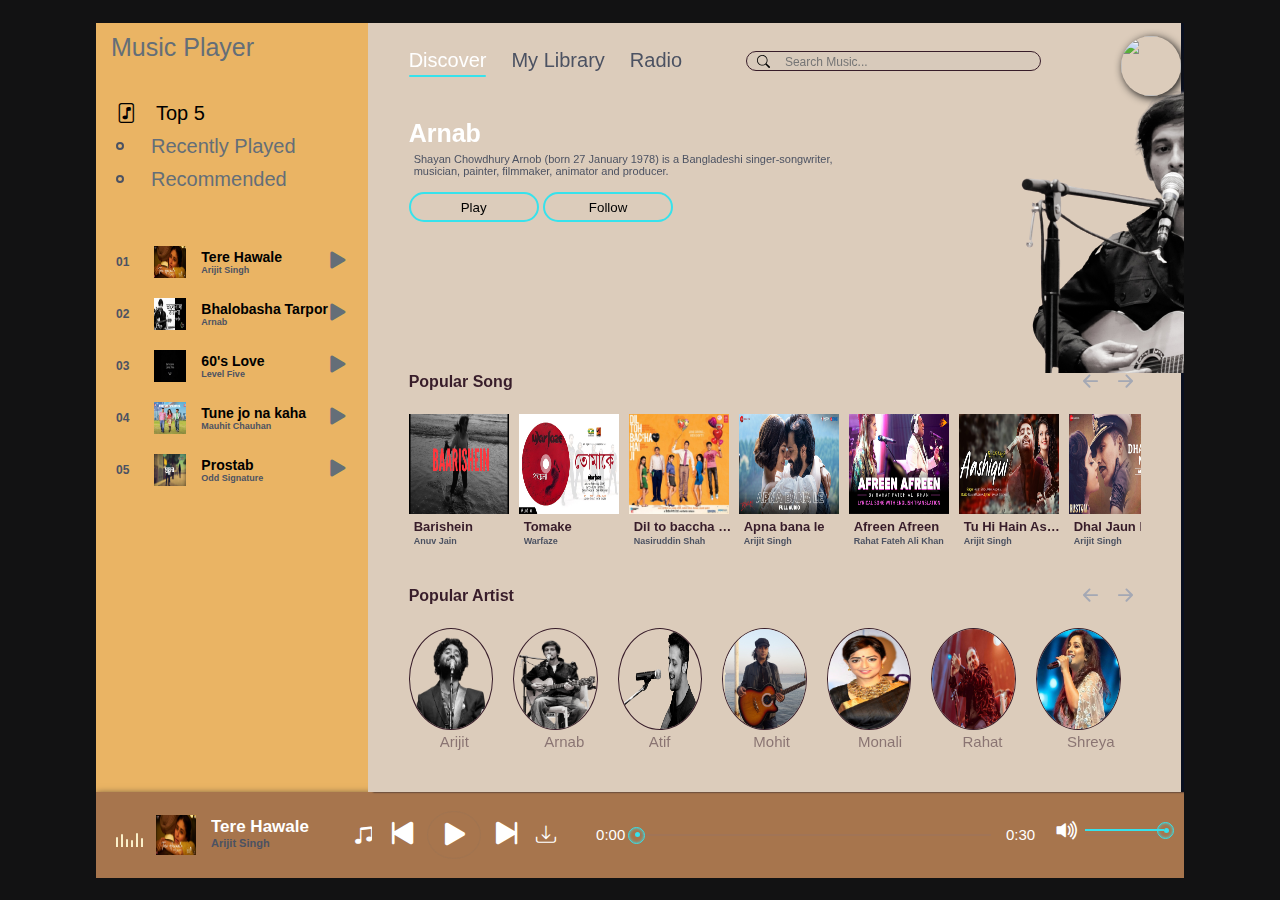
==== index.html @ 1f3fd1c6 "test" ====
<!DOCTYPE html>
<html lang="en">
<head>
    <meta charset="UTF-8">
    <meta name="viewport" content="width=device-width, initial-scale=1.0">
    <link rel="stylesheet" href="https://cdn.jsdelivr.net/npm/bootstrap-icons@1.10.5/font/bootstrap-icons.css">
    <link rel="stylesheet" href="style.css">
    <title>Music Player</title>
</head>
<body>
    <header>
        <div class="menu_side">
            <h1>Music Player</h1>
            <div class="playlist">
                <h4 class="active"><span></span><i class="bi bi-file-music"></i> Top 5</h4>
                <h4><span></span><i class="bi bi-file-music"></i> Recently Played</h4>
                <h4><span></span><i class="bi bi-file-music"></i> Recommended</h4>
            </div>
            <div class="menu_song">
                <li class="songItem">
                    <span>01</span>
                    <img src="img/1.jpg" alt="">
                    <h5>On My Way <br> <div class="subtitle">Alan Walker</div></h5>
                    <i class="bi playListPlay bi-play-fill" id="1"></i>
                </li>
                <li class="songItem">
                    <span>02</span>
                    <img src="img/2.jpg" alt="">
                    <h5>On My Way <br> <div class="subtitle">Alan Walker</div></h5>
                    <i class="bi playListPlay bi-play-fill" id="2"></i>
                </li>
                <li class="songItem">
                    <span>03</span>
                    <img src="on_my_way.jpg" alt="">
                    <h5>On My Way <br> <div class="subtitle">Alan Walker</div></h5>
                    <i class="bi playListPlay bi-play-fill" id="3"></i>
                </li>
                <li class="songItem">
                    <span>04</span>
                    <img src="on_my_way.jpg" alt="">
                    <h5>On My Way <br> <div class="subtitle">Alan Walker</div></h5>
                    <i class="bi playListPlay bi-play-fill" id="4"></i>
                </li>
                <li class="songItem">
                    <span>05</span>
                    <img src="on_my_way.jpg" alt="">
                    <h5>On My Way <br> <div class="subtitle">Alan Walker</div></h5>
                    <i class="bi playListPlay bi-play-fill" id="5"></i>
                </li>
            </div>
        </div>
        <div class="song_side">
            <nav>
                <ul>
                    <li>Discover <span></span></li>
                    <li>My Library</li>
                    <li>Radio</li>
                </ul>
                <div class="search">
                    <i class="bi bi-search"></i>
                    <input type="text" placeholder="Search Music...">
                    <div class="search_result">
                        <!-- <a href="" class="card">
                            <img src="img/1.jpg" alt="">
                            <div class="content">
                                Tere Hawale
                                <div class="subtitle">Arijit Singh</div>
                            </div>
                        </a> -->
                    </div>
                </div>
                <div class="user">
                    <img src="ronaldo.jpg" alt="">
                </div>
            </nav>
            <div class="content">
                <h1>Arnab</h1>
                <p>Shayan Chowdhury Arnob (born 27 January 1978) is a Bangladeshi singer-songwriter,<br>musician, painter, filmmaker, animator and producer.</p>
                <div class="buttons">
                    <button>Play</button>
                    <button>Follow</button>
                </div>
            </div>
            <div class="popular_song">
                <div class="h4">
                    <h4>Popular Song</h4>
                    <div class="button_s">
                        <i class="bi bi-arrow-left-short" id="pop_song_left"></i>
                        <i class="bi bi-arrow-right-short" id="pop_song_right"></i>
                    </div>
                </div>
                <div class="pop_song">
                    <li class="songItem">
                        <div class="img_play">
                            <img src="on_my_way.jpg" alt="">
                            <i class="bi playListPlay bi-play-fill" id="6"></i>
                        </div>
                        <h5>On My Way <br> 
                            <div class="subtitle">Alan Walker</div>
                        </h5>
                    </li>
                    <li class="songItem">
                        <div class="img_play">
                            <img src="on_my_way.jpg" alt="">
                            <i class="bi playListPlay bi-play-fill" id="7"></i>
                        </div>
                        <h5>On My Way <br> 
                            <div class="subtitle">Alan Walker</div>
                        </h5>
                    </li>
                    <li class="songItem">
                        <div class="img_play">
                            <img src="on_my_way.jpg" alt="">
                            <i class="bi playListPlay bi-play-fill" id="8"></i>
                        </div>
                        <h5>On My Way <br> 
                            <div class="subtitle">Alan Walker</div>
                        </h5>
                    </li>
                    <li class="songItem">
                        <div class="img_play">
                            <img src="on_my_way.jpg" alt="">
                            <i class="bi playListPlay bi-play-fill" id="9"></i>
                        </div>
                        <h5>On My Way <br> 
                            <div class="subtitle">Alan Walker</div>
                        </h5>
                    </li>
                    <li class="songItem">
                        <div class="img_play">
                            <img src="on_my_way.jpg" alt="">
                            <i class="bi playListPlay bi-play-fill" id="10"></i>
                        </div>
                        <h5>On My Way <br> 
                            <div class="subtitle">Alan Walker</div>
                        </h5>
                    </li>
                    <li class="songItem">
                        <div class="img_play">
                            <img src="on_my_way.jpg" alt="">
                            <i class="bi playListPlay bi-play-fill" id="11"></i>
                        </div>
                        <h5>On My Way <br> 
                            <div class="subtitle">Alan Walker</div>
                        </h5>
                    </li>
                    <li class="songItem">
                        <div class="img_play">
                            <img src="on_my_way.jpg" alt="">
                            <i class="bi playListPlay bi-play-fill" id="12"></i>
                        </div>
                        <h5>On My Way <br> 
                            <div class="subtitle">Alan Walker</div>
                        </h5>
                    </li>
                    <li class="songItem">
                        <div class="img_play">
                            <img src="on_my_way.jpg" alt="">
                            <i class="bi playListPlay bi-play-fill" id="13"></i>
                        </div>
                        <h5>On My Way <br> 
                            <div class="subtitle">Alan Walker</div>
                        </h5>
                    </li>
                    <li class="songItem">
                        <div class="img_play">
                            <img src="on_my_way.jpg" alt="">
                            <i class="bi playListPlay bi-play-fill" id="14"></i>
                        </div>
                        <h5>On My Way <br> 
                            <div class="subtitle">Alan Walker</div>
                        </h5>
                    </li>
                    <li class="songItem">
                        <div class="img_play">
                            <img src="on_my_way.jpg" alt="">
                            <i class="bi playListPlay bi-play-fill" id="15"></i>
                        </div>
                        <h5>On My Way <br> 
                            <div class="subtitle">Alan Walker</div>
                        </h5>
                    </li>
                    <li class="songItem">
                        <div class="img_play">
                            <img src="on_my_way.jpg" alt="">
                            <i class="bi playListPlay bi-play-fill" id="16"></i>
                        </div>
                        <h5>On My Way <br> 
                            <div class="subtitle">Alan Walker</div>
                        </h5>
                    </li>
                    <li class="songItem">
                        <div class="img_play">
                            <img src="on_my_way.jpg" alt="">
                            <i class="bi playListPlay bi-play-fill" id="17"></i>
                        </div>
                        <h5>On My Way <br> 
                            <div class="subtitle">Alan Walker</div>
                        </h5>
                    </li>
                    <li class="songItem">
                        <div class="img_play">
                            <img src="on_my_way.jpg" alt="">
                            <i class="bi playListPlay bi-play-fill" id="18"></i>
                        </div>
                        <h5>On My Way <br> 
                            <div class="subtitle">Alan Walker</div>
                        </h5>
                    </li>
                    <li class="songItem">
                        <div class="img_play">
                            <img src="on_my_way.jpg" alt="">
                            <i class="bi playListPlay bi-play-fill" id="19"></i>
                        </div>
                        <h5>On My Way <br> 
                            <div class="subtitle">Alan Walker</div>
                        </h5>
                    </li>
                    <li class="songItem">
                        <div class="img_play">
                            <img src="on_my_way.jpg" alt="">
                            <i class="bi playListPlay bi-play-fill" id="20"></i>
                        </div>
                        <h5>On My Way <br> 
                            <div class="subtitle">Alan Walker</div>
                        </h5>
                    </li>
                    <li class="songItem">
                        <div class="img_play">
                            <img src="on_my_way.jpg" alt="">
                            <i class="bi playListPlay bi-play-fill" id="21"></i>
                        </div>
                        <h5>On My Way <br> 
                            <div class="subtitle">Alan Walker</div>
                        </h5>
                    </li>
                    <li class="songItem">
                        <div class="img_play">
                            <img src="on_my_way.jpg" alt="">
                            <i class="bi playListPlay bi-play-fill" id="22"></i>
                        </div>
                        <h5>On My Way <br> 
                            <div class="subtitle">Alan Walker</div>
                        </h5>
                    </li>
                    <li class="songItem">
                        <div class="img_play">
                            <img src="on_my_way.jpg" alt="">
                            <i class="bi playListPlay bi-play-fill" id="23"></i>
                        </div>
                        <h5>On My Way <br> 
                            <div class="subtitle">Alan Walker</div>
                        </h5>
                    </li>
                    <li class="songItem">
                        <div class="img_play">
                            <img src="on_my_way.jpg" alt="">
                            <i class="bi playListPlay bi-play-fill" id="24"></i>
                        </div>
                        <h5>On My Way <br> 
                            <div class="subtitle">Alan Walker</div>
                        </h5>
                    </li>
                </div>
            </div>
            <div class="popular_artist">
                <div class="h4">
                    <h4>Popular Artist</h4>
                    <div class="button_s">
                        <i class="bi bi-arrow-left-short" id="pop_art_left"></i>
                        <i class="bi bi-arrow-right-short" id="pop_art_right"></i>
                    </div>
                </div>
                <div class="item">
                    <li>
                        <a href="arijit.html"><img src="artist/arijit.png" alt=""></a>
                        <p>Arijit</p>
                    </li>
                    <li>
                        <img src="artist/arnab.png" alt="">
                        <p>Arnab</p>
                    </li>
                    <li>
                        <a href="atif.html"><img src="artist/atif.png" alt=""></a>
                        <p>Atif</p>
                    </li>
                    <li>
                        <img src="artist/mohit.jpg" alt="">
                        <p>Mohit</p>
                    </li>
                    <li>
                        <img src="artist/monali.jpg" alt="">
                        <p>Monali</p>
                    </li>
                    <li>
                        <img src="artist/rahat.jpg" alt="">
                        <p>Rahat</p>
                    </li>
                    <li>
                        <img src="artist/shreya.jpg" alt="">
                        <p>Shreya</p>
                    </li>
                </div>
            </div>
        </div>
        <div class="master_play">
            <div class="wave" id="wave">
                <div class="wave1"></div>
                <div class="wave1"></div>
                <div class="wave1"></div>
                <div class="wave1"></div>
                <div class="wave1"></div>
                <div class="wave1"></div>
            </div>
            <img src="img/1.jpg" alt="" id="poster_master_play">
            <h5 id="title">
                Tere Hawale
                <div class="subtitle">Arijit Singh</div>
            </h5>
            <div class="icon">
                <i class="bi shuffle bi-music-note-beamed" id="shuffle">Next</i>
                <i class="bi bi-skip-start-fill" id="back"></i>
                <i class="bi bi-play-fill" id="masterPlay"></i>
                <i class="bi bi-skip-end-fill" id="next"></i>
                <a href="" download id="download"><i class="bi bi-download"></i></a>
            </div>
            <span id="current_start">0:00</span>
            <div class="bar">
                <input type="range" id="seek" min="0" max="100">
                <div class="bar2" id="bar2"></div>
                <div class="dot" id="dot"></div>
            </div>
            <span id="current_end">0:30</span>
            <div class="vol">
                <i class="bi bi-volume-up-fill" id="vol_icon"></i>
                <input type="range" min="0" max="100" id="vol">
                <div class="vol_bar" id="vol_bar"></div>
                <div class="dot" id="vol_dot"></div>
            </div>
        </div>
    </header>
    <script src="index.js"></script>
</body>
</html>
---- style.css ----
*{
    margin: 0px;
    padding: 0px;
}
body{
    font-family: Arial, Helvetica, sans-serif;
    width: 100%;
    height: 100vh;
    background-color: #121213;
    display: grid;
    place-items: center;
}
header{
    position: relative;
    width: 85%;
    height: 95%;
    /* border: 1px solid #ffffff; */
    display: flex;
    flex-wrap: wrap;
    overflow: hidden;
}
header .menu_side,.song_side{
    width: 25%;
    height: 90%;
    /* border: 1px solid #ffffff; */
    /* background-color: #111727; */
    background-color: #EAB464;
    box-shadow: 5px 0px 2px #090f1f;
    color: #ffffff;
}
header .song_side{
    width: 74.75%;
    /* background-color: #0b1320; */
    background-color: #DCCCBB;
}
header .master_play{
    width: 100%;
    height: 10%;
    /* background-color: #111727; */
    background-color: #A7754D;
    box-shadow: 0px 3px 8px #090f1f;
    /* border: 1px solid #ffffff; */
}
header .menu_side h1{
    font-size: 25px;
    margin-left: 15px;
    margin-top: 10px;
    font-weight: 500;
    color: #646E78;
}
header .menu_side .playlist{
    margin: 40px 0px 0px 20px;
}
header .menu_side .playlist h4{
    font-size: 20px;
    font-weight: 400;
    padding-bottom: 10px;
    color: #646E78;
    cursor: pointer;
    display: flex;
    align-items: center;
    transition: .3s linear;
}
header .menu_side .playlist h4:hover{
    color: #000;
}
header .menu_side .playlist h4 span{
    position: relative;
    margin-right: 35px;
}
header .menu_side .playlist h4 span::before{
    content: '';
    position: absolute;
    width: 4px;
    height: 4px;
    border: 2px solid #4c5262;
    border-radius: 50%;
    top: -4px;
    transition: .3s linear;
}
header .menu_side .playlist h4:hover span::before{
    border: 2px solid #ffffff;
}
header .menu_side .playlist h4 .bi{
    display: none;
}
header .menu_side .playlist .active{
    color: #000;
}
header .menu_side .playlist .active span{
    display: none;
}
header .menu_side .playlist .active .bi{
    display: flex;
    margin-right: 20px;
}
header .menu_side .menu_song{
    width: 100%;
    height: 420px;
    /* border: 1px solid #ffffff; */
    margin-top: 40px;
    overflow: auto;
}
header .menu_side .menu_song::-webkit-scrollbar{
    display: none;
}
header .menu_side .menu_song li{
    list-style-type: none;
    position: relative;
    padding: 5px 0px 5px 20px;
    display: flex;
    align-items: center;
    margin-bottom: 10px;
    cursor: pointer;
    transition: .3s linear;
}
header .menu_side .menu_song li:hover{
    background-color: rgba(0, 204, 187,.3);
}
header .menu_side .menu_song li span{
    font-size: 12px;
    font-weight: 600;
    color: #4c5262;
}
header .menu_side .menu_song li img{
    width: 32px;
    height: 32px;
    margin-left: 25px;
}
header .menu_side .menu_song li h5{
    font-size: 14px;
    margin-left: 15px;
    width: 170px;
    /* border: 1px solid #fff; */
    overflow: hidden;
    text-overflow: ellipsis;
    white-space: nowrap;
    color: #000;
}
header .menu_side .menu_song li h5 .subtitle{
    font-size: 9px;
    color: #4c5262;
}
header .menu_side .menu_song li .bi{
    position: absolute;
    right: 15px;
    font-size: 30px;
    color: #646E78;
}
header .master_play{
    display: flex;
    align-items: center;
    padding: 0px 20px;
}
header .master_play .wave {
    width: 30px;
    height: 30px;
    /* border: 1px solid #ffffff; */
    padding-bottom: 5px;
    display: flex;
    align-items: flex-end; 
    margin-right: 10px;    
}
header .master_play .wave .wave1{
    width: 3px;
    height: 10px;
    background: #FAF0CA;
    margin-right: 3px;
    border-radius: 10px 10px 0px 0px;
    /* animation: wave .5s linear infinite; */
}
header .master_play .wave .wave1:nth-child(2){
    height: 13px;
    margin-right: 3px;
    animation-delay: .4s;
}
header .master_play .wave .wave1:nth-child(3){
    height: 8px;
    animation-delay: .8s;
}
header .master_play .wave .wave1:nth-child(4){
    height: 7px;
    animation-delay: .4s;
}
header .master_play .wave .wave1:nth-child(5){
    height: 14px;
    animation-delay: .2s;
}
header .master_play .wave .wave1:nth-child(6){
    height: 9px;
    animation-delay: .9s;
}
/* javascript classes */

header .master_play .active1 .wave1{
    animation: wave .5s linear infinite;
}
header .master_play .active1 .wave1:nth-child(2){
    animation-delay: .4s;
}
header .master_play .active1 .wave1:nth-child(3){
    animation-delay: .8s;
}
header .master_play .active1 .wave1:nth-child(4){
    animation-delay: .2s;
}
header .master_play .active1 .wave1:nth-child(5){
    animation-delay: .6s;
}
header .master_play .active1 .wave1:nth-child(6){
    animation-delay: .9s;
}
@keyframes wave{
    0%{
        height: 10px;

    }
    50%{
        height: 15px;

    }
    100%{
        height: 10px;

    }
}
header .master_play img{
    width: 40px;
    height: 40px;
}
header .master_play h5{
    width: 130px;
    /* border: 1px solid #fff; */
    margin-left: 15px;
    color: #fff;
    line-height: 17px;
    overflow: hidden;
    text-overflow: ellipsis;
    white-space: nowrap;
    font-size: 17px;
}
header .master_play h5 .subtitle{
    font-size: 11px;
    color: #4c5262;
    width: 100%;
    overflow: hidden;
    text-overflow: ellipsis;
    white-space: nowrap;
}
header .master_play .icon{
    font-size: 40px;
    color: #fff;
    margin: 0px 20px 0px 40px;
    display: flex;
    align-items: center;
}
header .master_play .icon .bi{
    cursor: pointer;
    outline: none;
}
header .master_play .icon .shuffle{
    font-size: 20px;
    margin-right: 10px;
    width: 18.5px;
    overflow: hidden;
    display: flex;
    align-items: center;
}
header .master_play .icon #download{
    text-decoration: none;
    color: #fff;
    font-size: 20px;
    margin-left: 10px;
}
header .master_play .icon .bi:nth-child(3){
    border: 1px solid rgba(105, 105, 105, .1);
    border-radius: 50%;
    padding: 1px 5px 0px 7px;
    margin: 0px 5px;
}
header .master_play span{
    color: #fff;
    width: 32px;
    /* border: 1px solid #fff; */
    font-size: 11px;
    font-weight: 400;
}
header .master_play #current_start{
    margin: 0px 0px 0px 20px;
    font-size: 15px;
}
header .master_play #current_end{
    font-size: 15px;
}
header .master_play .bar{
    position: relative;
    width: 43%;
    height: 2px;
    background: rgba(105, 105, 170, .1);
    margin: 0px 15px 0px 10px;
}
header .master_play .bar .bar2{
    position: absolute;
    background: #36e2ec;
    width: 0%;
    height: 100%;
    top: 0;
    left: -12px;
    transition: .3s linear;
}
header .master_play .bar .dot{
    position: absolute;
    width: 5px;
    height: 5px;
    background: #36e2ec;
    border-radius: 50%;
    left: 0%;
    top: -1.5px;
    transition: .3s linear;
}
header .master_play .bar .dot::before{
    content: '';
    position: absolute;
    width: 15px;
    height: 15px;
    border-radius: 50%;
    border: 1px solid #36e2ec;
    left: -7px;
    top: -5.5px;
    box-shadow: inset 0px 0px 3px #36e2ec;
}
header .master_play .bar input{
    position: absolute;
    width: 100%;
    top: -8.5px;
    left: -8px;
    cursor: pointer;
    z-index: 9999999999999999999999;
    opacity: 0;
    /* height: 20px; */
}
header .master_play .vol{
    position: relative;
    width: 100px;
    height: 2px;
    background: rgba(105, 105, 170, .1);
    margin-left: 50px;
}
header .master_play .vol .bi{
    position: absolute;
    color: #fff;
    font-size: 25px;
    top: -17px;
    left: -30px;
}
header .master_play .vol input{
    position: absolute;
    width: 100%;
    top: -14px;
    left: 0px;
    cursor: pointer;
    z-index: 99999999;
    opacity: 0;
}
header .master_play .vol .vol_bar{
    position: absolute;
    background: #36e2ec;
    width: 100%;
    height: 100%;
    top: -5px;
    transition: .5s linear;
}
header .master_play .vol .dot{
    position: absolute;
    width: 5px;
    height: 5px;
    background: #36e2ec;
    border-radius: 50%;
    left: 100%;
    top: -5.5px;
    transition: .5s linear;
}
header .master_play .vol .dot::before{
    content: '';
    position: absolute;
    width: 15px;
    height: 15px;
    border-radius: 50%;
    border: 1px solid #36e2ec;
    left: -6.5px;
    top: -6.5px;
    box-shadow: inset 0px 0px 3px #36e2ec;
}
header .song_side{
    z-index: 2;
    background-repeat: no-repeat;
}
header .song_side::before{
    content: '';
    position: absolute;
    background: url('artist/arnab.png');
    left: 900px;
    background-repeat: no-repeat;
    width: 100%;
    height: 350px;
    z-index: -1;
}
header .song_side nav{
    width: 90%;
    height: 10%;
    /* border: 1px solid #fff; */
    margin: auto;
    display: flex;
    align-items: center;
    justify-content: space-between;
}
header .song_side nav ul{
    display: flex;
}
header .song_side nav ul li{
    list-style: none;
    position: relative;
    font-size: 20px;
    color: #4c5262;
    margin-right: 25px;
    cursor: pointer;
    transition: .3s linear;
}
header .song_side nav ul li:hover{
    color: #fff;
}
header .song_side nav ul li:nth-child(1){
    color: #fff;
}
header .song_side nav ul li span{
    position: absolute;
    width: 100%;
    height: 2.5px;
    background-color: #36e2ec;
    bottom: -5px;
    left: 0;
    border-radius: 20px;
}
header .song_side nav .search{
    position: relative;
    width: 40%;
    padding: px 10px;
    border-radius: 20px;
    border: 1px solid #381D2A;
    color: black;
}
header .song_side nav .search::before{
    content: '';
    position: absolute;
    width: 100%;
    height: 100%;
    background: rgba(184,184,184,.1);
    border-radius: 20px;
    backdrop-filter: blur(5px);
    z-index: -1;
}
header .song_side nav .search .search_result{
    position: absolute;
    width: 100%;
    height: 200px;
    /* border: 1px solid #fff; */
    margin-top: 10px;
    border-radius: 10px;
    overflow: auto;
    /* background-color: rgba(105, 105, 105, .1); */
}
header .song_side nav .search .search_result::-webkit-scrollbar{
    display: none;
}
header .song_side nav .search .search_result .card{
    width: 100%;
    min-height: 45px;
    border-radius: 10px;
    /* border: 1px solid #fff; */
    display: flex;
    align-items: center;
    background: rgba(184,184,184,.1);
    margin-bottom: 5px;
    text-decoration: none;
    display: none;
}
header .song_side nav .search .search_result .card img{
    width: 35px;
    height: 35px;
    border-radius: 50%;
}
header .song_side nav .search .search_result .card .content{
    width: 80%;
    height: 100%;
    /* border: 1px solid #fff; */
    padding: 0px;
    font-size: 15px;
    font-weight: 700;
    color: #fff;
}
header .song_side nav .search .search_result .card .content .subtitle{
    font-size: 10px;
    color: #a4a8b4;
    font-weight: 500;
}
header .song_side nav .search .bi{
    font-size: 13px;
    padding: 3px 0px 0px 10px;
}
header .song_side nav .search input{
    background: transparent;
    border: none;
    outline: none;
    padding: 0px 10px;
    color: #fff;
    font-size: 12px;
}
header .song_side nav .user{
    position: relative;
    width: 60px;
    height: 60px;
    /* border: 1px solid #ffff; */
    border-radius: 50%;
}
header .song_side nav .user img{
    width: 100%;
    height: 100%;
    border-radius: 50%;
    box-shadow: 2px 2px 8px #121213;
    margin-left: 40px;
    margin-top: 5px;
}
header .song_side .content{
    width: 90%;
    height: 30%;
    /* border: 1px solid #fff; */
    margin: auto;
    padding-top: 20px;
}
header .song_side .content h1{
    font-size: 25px;
    font-weight: 600;
}
header .song_side .content p{
    font-size: 11px;
    font-weight: 400;
    color: #4c5262;
    margin: 5px;
}
header .song_side .content .buttons{
    margin-top: 15px;
}
header .song_side .content .buttons button{
    width: 130px;
    height: 30px;
    border: 2px solid #36e2ec;
    border-radius: 20px;
    outline: none;
    background: none;
    color: #000;
    cursor: pointer;
    transition: .3s linear;
}
header .song_side .content .buttons button:hover{
    background: #381D2A;
    color: #fff;
}
header .song_side .content .buttons button:nth-child(2){
    background: none;
    color: #000;
}
header .song_side .content .buttons button:nth-child(2):hover{
    background: #381D2A;
    color: #fff;
}
header .song_side .popular_song{
    width: 90%;
    height: auto;
    margin: auto;
    margin-top: 15px;
    color: #381D2A;
    /* border: 1px solid #fff; */
}
header .song_side .popular_song .h4{
    display: flex;
    align-items: center;
    justify-content: space-between;
}
header .song_side .popular_song .h4 .bi{
    color: #a4a8b4;
    cursor: pointer;
    transition: .3s linear;
    font-size: 30px;
}
header .song_side .popular_song .h4 .bi:hover{
    color: #000;
}
header .song_side .popular_song .pop_song{
    width: 100%;
    height: 150px;
    margin-top: 15px;
    display: flex;
    /* border: 1px solid #fff; */
    overflow: hidden;
    scroll-behavior: smooth;
}
header .song_side .popular_song .pop_song::-webkit-scrollbar{
    display: none;
}
header .song_side .popular_song .pop_song li{
    min-width: 100px;
    height: 140px;
    list-style-type: none;
    margin-right: 10px;
    transition: .3s linear;
}
header .song_side .popular_song .pop_song li:hover{
    background: rgba(105, 105, 170, .1);
}
header .song_side .popular_song .pop_song li .img_play{
    position: relative;
    width: 100px;
    height: 100px;
    display: flex;
    align-items: center;
    justify-content: center;
}
header .song_side .popular_song .pop_song li .img_play img{
    width: 100%;
    height: 100%;
}
header .song_side .popular_song .pop_song li .img_play .bi{
    position: absolute;
    font-size: 50px;
    cursor: pointer;
    transition: .3s linear;
    color: #fff;
    opacity: 0;
}
header .song_side .popular_song .pop_song li:hover .img_play .bi{
    opacity: 1;
}
header .song_side .popular_song .pop_song li h5{
    padding: 5px 0px 0px 5px;
    line-height: 15px;
    font-size: 13px;
    width: 100px;
    overflow: hidden;
    white-space: nowrap;
    text-overflow: ellipsis;
}
header .song_side .popular_song .pop_song li h5 .subtitle{
    font-size: 9px;
    overflow: hidden;
    white-space: nowrap;
    text-overflow: ellipsis;
    color: #4c5262;
}
header .song_side .popular_artist{
    width: 90%;
    height: auto;
    margin: auto;
    margin-top: 15px;
    /* border: 1px solid #fff; */
}
header .song_side .popular_artist .h4{
    display: flex;
    align-items: center;
    justify-content: space-between;
    color: #381D2A;
}
header .song_side .popular_artist .h4 .bi{
    color: #a4a8b4;
    cursor: pointer;
    transition: .3s linear;
    font-size: 30px;
}
header .song_side .popular_artist .h4 .bi:hover{
    color: #000;
}
header .song_side .popular_artist .item{
    width: 100%;
    height: 150px;
    margin-top: 15px;
    display: flex;
    /* border: 1px solid #fff; */
    overflow: auto;
    scroll-behavior: smooth;
}
header .song_side .popular_artist p{
    width: 100%;
    font-size: 15px;
    color: #381D2A;
    font-weight: 500;
    opacity: .5;
    overflow: hidden;
    margin-left: 30px;
}
header .song_side .popular_artist .item::-webkit-scrollbar{
    display: none;
}
header .song_side .popular_artist .item li{
    list-style-type: none;
    /* position: relative; */
    width: 100px;
    height: 100px;
    border-radius: 50%;
    margin-right: 20px;
    border: 1px solid #381D2A;
    cursor: pointer;
}
header .song_side .popular_artist .item li img{
    width: 100%;
    height: 100%;
    border-radius: 50%;
}
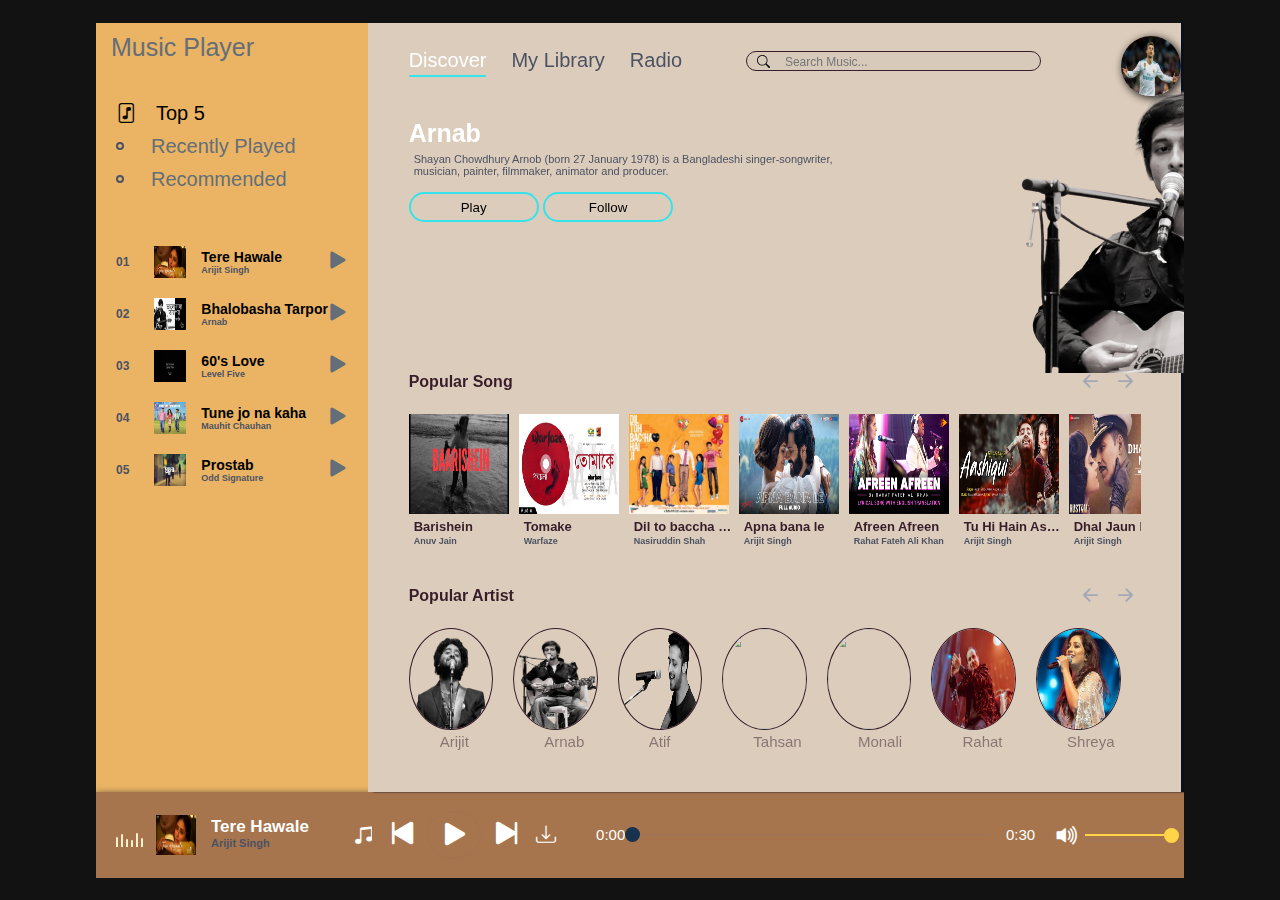
==== commit 3194243e: "test" ====
--- a/index.html
+++ b/index.html
@@ -77,7 +77,7 @@
                 <h1>Arnab</h1>
                 <p>Shayan Chowdhury Arnob (born 27 January 1978) is a Bangladeshi singer-songwriter,<br>musician, painter, filmmaker, animator and producer.</p>
                 <div class="buttons">
-                    <button>Play</button>
+                    <button id="play1">Play</button>
                     <button>Follow</button>
                 </div>
             </div>
@@ -285,11 +285,11 @@
                         <p>Atif</p>
                     </li>
                     <li>
-                        <img src="artist/mohit.jpg" alt="">
-                        <p>Mohit</p>
-                    </li>
-                    <li>
-                        <img src="artist/monali.jpg" alt="">
+                        <a href="tahsan.html"><img src="artist/tahsan.png" alt=""></a>
+                        <p>Tahsan</p>
+                    </li>
+                    <li>
+                        <img src="artist/monali.png" alt="">
                         <p>Monali</p>
                     </li>
                     <li>
--- a/style.css
+++ b/style.css
@@ -301,24 +301,24 @@
 }
 header .master_play .bar .bar2{
     position: absolute;
-    background: #36e2ec;
+    background: #16324F;
     width: 0%;
     height: 100%;
     top: 0;
-    left: -12px;
+    left: 2px;
     transition: .3s linear;
 }
 header .master_play .bar .dot{
     position: absolute;
-    width: 5px;
-    height: 5px;
-    background: #36e2ec;
-    border-radius: 50%;
-    left: 0%;
-    top: -1.5px;
-    transition: .3s linear;
-}
-header .master_play .bar .dot::before{
+    width: 15px;
+    height: 15px;
+    background: #16324F;
+    border-radius: 50%;
+    left: -10px;
+    top: -7px;
+    transition: .3s linear;
+}
+/* header .master_play .bar .dot::before{
     content: '';
     position: absolute;
     width: 15px;
@@ -328,7 +328,7 @@
     left: -7px;
     top: -5.5px;
     box-shadow: inset 0px 0px 3px #36e2ec;
-}
+} */
 header .master_play .bar input{
     position: absolute;
     width: 100%;
@@ -345,6 +345,7 @@
     height: 2px;
     background: rgba(105, 105, 170, .1);
     margin-left: 50px;
+    margin-top: 10px;
 }
 header .master_play .vol .bi{
     position: absolute;
@@ -364,7 +365,7 @@
 }
 header .master_play .vol .vol_bar{
     position: absolute;
-    background: #36e2ec;
+    background: #FFD447;
     width: 100%;
     height: 100%;
     top: -5px;
@@ -372,15 +373,15 @@
 }
 header .master_play .vol .dot{
     position: absolute;
-    width: 5px;
-    height: 5px;
-    background: #36e2ec;
+    width: 15px;
+    height: 15px;
+    background: #FFD447;
     border-radius: 50%;
     left: 100%;
-    top: -5.5px;
+    top: -10.5px;
     transition: .5s linear;
 }
-header .master_play .vol .dot::before{
+/* header .master_play .vol .dot::before{
     content: '';
     position: absolute;
     width: 15px;
@@ -390,7 +391,7 @@
     left: -6.5px;
     top: -6.5px;
     box-shadow: inset 0px 0px 3px #36e2ec;
-}
+} */
 header .song_side{
     z-index: 2;
     background-repeat: no-repeat;
@@ -540,6 +541,7 @@
 header .song_side .content h1{
     font-size: 25px;
     font-weight: 600;
+    color: #fff;
 }
 header .song_side .content p{
     font-size: 11px;
@@ -615,7 +617,7 @@
     transition: .3s linear;
 }
 header .song_side .popular_song .pop_song li:hover{
-    background: rgba(105, 105, 170, .1);
+    background: rgba(0, 204, 187,.3);
 }
 header .song_side .popular_song .pop_song li .img_play{
     position: relative;
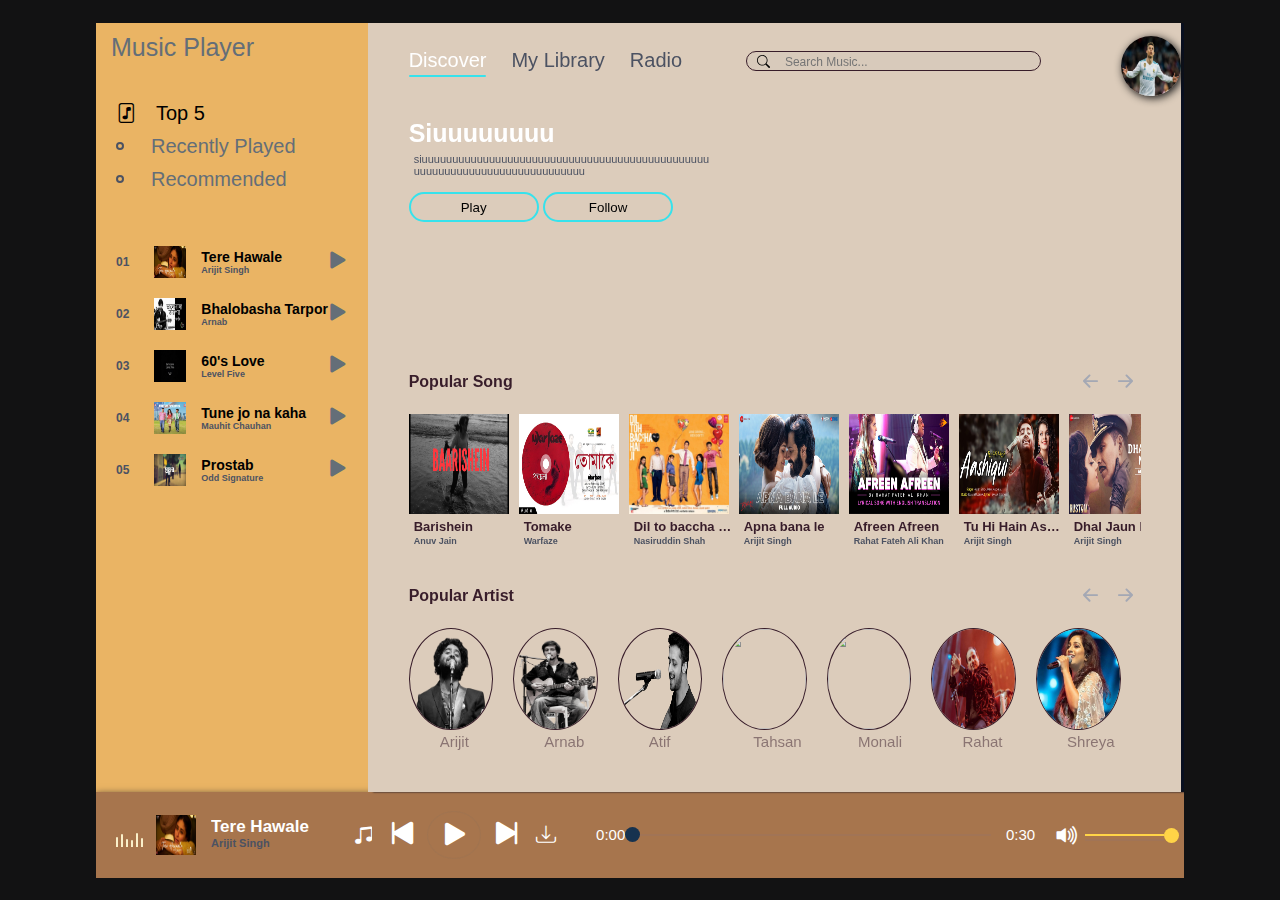
==== commit 05d521cf: "test" ====
--- a/index.html
+++ b/index.html
@@ -5,6 +5,11 @@
     <meta name="viewport" content="width=device-width, initial-scale=1.0">
     <link rel="stylesheet" href="https://cdn.jsdelivr.net/npm/bootstrap-icons@1.10.5/font/bootstrap-icons.css">
     <link rel="stylesheet" href="style.css">
+    <style>
+        header .song_side::before{
+            margin-top: 30px;
+        }
+    </style>
     <title>Music Player</title>
 </head>
 <body>
@@ -74,8 +79,8 @@
                 </div>
             </nav>
             <div class="content">
-                <h1>Arnab</h1>
-                <p>Shayan Chowdhury Arnob (born 27 January 1978) is a Bangladeshi singer-songwriter,<br>musician, painter, filmmaker, animator and producer.</p>
+                <h1>Siuuuuuuuu</h1>
+                <p>siuuuuuuuuuuuuuuuuuuuuuuuuuuuuuuuuuuuuuuuuuuuuuuu<br>uuuuuuuuuuuuuuuuuuuuuuuuuuuu</p>
                 <div class="buttons">
                     <button id="play1">Play</button>
                     <button>Follow</button>
--- a/style.css
+++ b/style.css
@@ -399,7 +399,7 @@
 header .song_side::before{
     content: '';
     position: absolute;
-    background: url('artist/arnab.png');
+    background: url('artist/ronaldo.png');
     left: 900px;
     background-repeat: no-repeat;
     width: 100%;
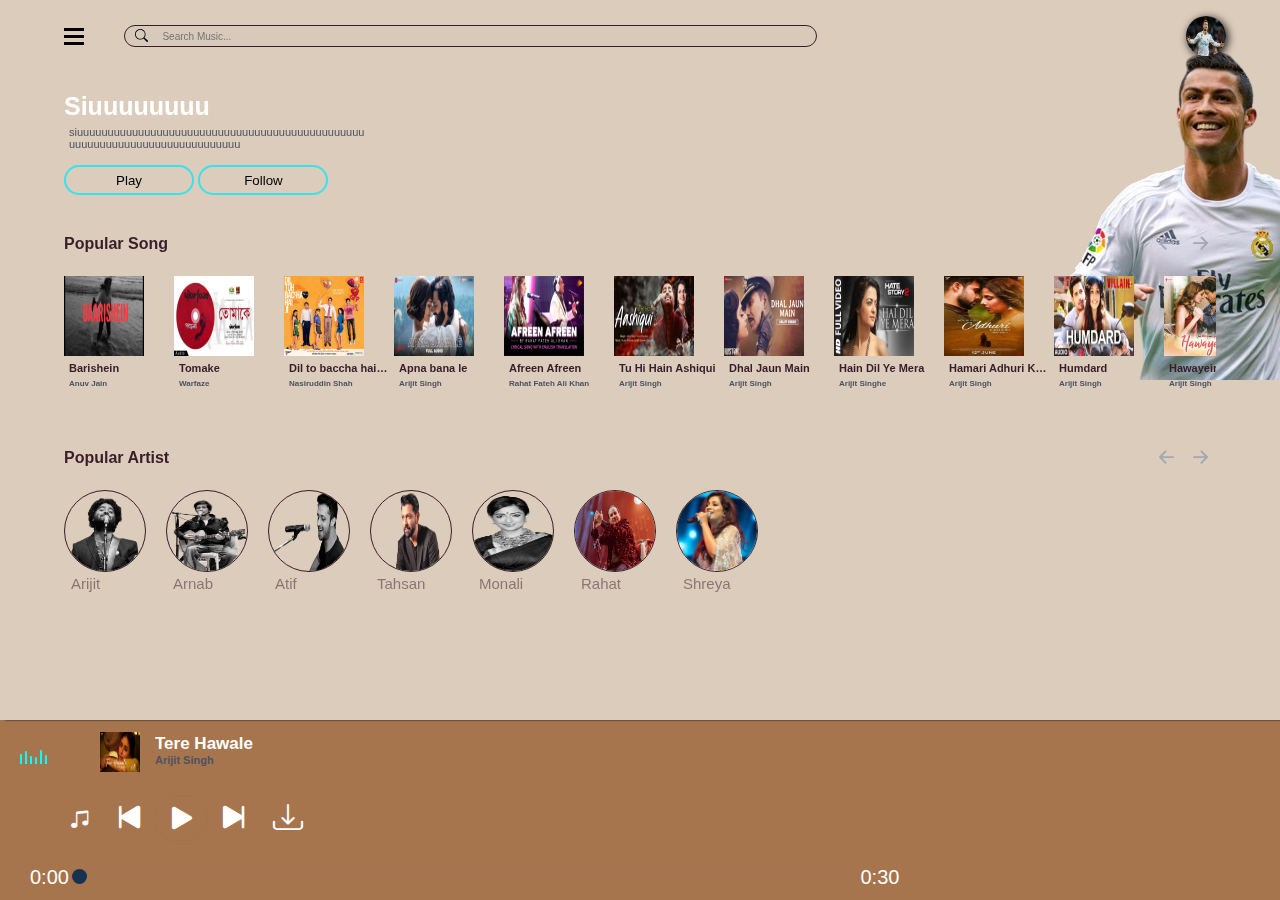
==== commit b23c3ce9: "test" ====
--- a/index.html
+++ b/index.html
@@ -22,31 +22,31 @@
                 <h4><span></span><i class="bi bi-file-music"></i> Recommended</h4>
             </div>
             <div class="menu_song">
-                <li class="songItem">
+                <li class="songItem" id="one">
                     <span>01</span>
                     <img src="img/1.jpg" alt="">
                     <h5>On My Way <br> <div class="subtitle">Alan Walker</div></h5>
                     <i class="bi playListPlay bi-play-fill" id="1"></i>
                 </li>
-                <li class="songItem">
+                <li class="songItem" id="two">
                     <span>02</span>
                     <img src="img/2.jpg" alt="">
                     <h5>On My Way <br> <div class="subtitle">Alan Walker</div></h5>
                     <i class="bi playListPlay bi-play-fill" id="2"></i>
                 </li>
-                <li class="songItem">
+                <li class="songItem" id="three">
                     <span>03</span>
                     <img src="on_my_way.jpg" alt="">
                     <h5>On My Way <br> <div class="subtitle">Alan Walker</div></h5>
                     <i class="bi playListPlay bi-play-fill" id="3"></i>
                 </li>
-                <li class="songItem">
+                <li class="songItem" id="four">
                     <span>04</span>
                     <img src="on_my_way.jpg" alt="">
                     <h5>On My Way <br> <div class="subtitle">Alan Walker</div></h5>
                     <i class="bi playListPlay bi-play-fill" id="4"></i>
                 </li>
-                <li class="songItem">
+                <li class="songItem" id="five">
                     <span>05</span>
                     <img src="on_my_way.jpg" alt="">
                     <h5>On My Way <br> <div class="subtitle">Alan Walker</div></h5>
@@ -56,10 +56,15 @@
         </div>
         <div class="song_side">
             <nav>
+                <div class="threedot" id="fetch">
+                    <div class="line"></div>
+                    <div class="line"></div>
+                    <div class="line"></div>
+                </div>
                 <ul>
                     <li>Discover <span></span></li>
                     <li>My Library</li>
-                    <li>Radio</li>
+                    <li class="radio">Radio</li>
                 </ul>
                 <div class="search">
                     <i class="bi bi-search"></i>
@@ -76,7 +81,6 @@
                 </div>
                 <div class="user">
                     <img src="ronaldo.jpg" alt="">
-                </div>
             </nav>
             <div class="content">
                 <h1>Siuuuuuuuu</h1>
@@ -94,7 +98,7 @@
                         <i class="bi bi-arrow-right-short" id="pop_song_right"></i>
                     </div>
                 </div>
-                <div class="pop_song">
+                <div class="pop_song" id="child">
                     <li class="songItem">
                         <div class="img_play">
                             <img src="on_my_way.jpg" alt="">
--- a/style.css
+++ b/style.css
@@ -4,7 +4,7 @@
 }
 body{
     font-family: Arial, Helvetica, sans-serif;
-    width: 100%;
+    width: 100vw;
     height: 100vh;
     background-color: #121213;
     display: grid;
@@ -12,15 +12,15 @@
 }
 header{
     position: relative;
-    width: 85%;
-    height: 95%;
+    width: 100%;
+    height: 100%;
     /* border: 1px solid #ffffff; */
     display: flex;
     flex-wrap: wrap;
     overflow: hidden;
 }
 header .menu_side,.song_side{
-    width: 25%;
+    width: 20%;
     height: 90%;
     /* border: 1px solid #ffffff; */
     /* background-color: #111727; */
@@ -29,7 +29,7 @@
     color: #ffffff;
 }
 header .song_side{
-    width: 74.75%;
+    min-width: 80%;
     /* background-color: #0b1320; */
     background-color: #DCCCBB;
 }
@@ -47,6 +47,7 @@
     margin-top: 10px;
     font-weight: 500;
     color: #646E78;
+    text-align: center;
 }
 header .menu_side .playlist{
     margin: 40px 0px 0px 20px;
@@ -418,6 +419,17 @@
 header .song_side nav ul{
     display: flex;
 }
+.threedot{
+    position: absolute;
+    cursor: pointer;
+    opacity: 0;
+}
+.line{
+    width: 20px;
+    background-color: black;
+    height: 3px;
+    margin: 4px 0px;    
+}
 header .song_side nav ul li{
     list-style: none;
     position: relative;
@@ -660,7 +672,7 @@
 }
 header .song_side .popular_artist{
     width: 90%;
-    height: auto;
+    height: 185px;
     margin: auto;
     margin-top: 15px;
     /* border: 1px solid #fff; */
@@ -696,7 +708,7 @@
     font-weight: 500;
     opacity: .5;
     overflow: hidden;
-    margin-left: 30px;
+    margin-left: 20px;
 }
 header .song_side .popular_artist .item::-webkit-scrollbar{
     display: none;
@@ -704,8 +716,8 @@
 header .song_side .popular_artist .item li{
     list-style-type: none;
     /* position: relative; */
-    width: 100px;
-    height: 100px;
+    width: 80px;
+    height: 80px;
     border-radius: 50%;
     margin-right: 20px;
     border: 1px solid #381D2A;
@@ -715,4 +727,111 @@
     width: 100%;
     height: 100%;
     border-radius: 50%;
-}+}
+
+
+
+
+
+
+@media only screen and (max-width: 1400px){
+    .threedot{
+        opacity: 1;
+    }
+    .menu_side{
+        display: none;
+    }
+    .song_side{
+        width: fit-content;
+        height: 80%;
+    }
+    header .song_side nav ul{
+        display: none;
+    }
+    header .song_side nav .search{
+        left: 60px;
+        height: 20px;
+        width: 60%;
+    }
+    header .song_side nav .search input{
+        color: black;
+        width: 60%;
+        font-size: 10px;
+    }
+    header .song_side nav .user{
+        position: relative;
+        width: 40px;
+        height: 40px;
+        /* border: 1px solid #ffff;  */
+        border-radius: 50%;
+        right: 30px;
+        bottom: 5px;
+    }
+    header .song_side::before{
+        margin-top: 30px;
+    }
+    header .song_side nav .search .search_result{
+        height: 100px;
+    }
+    header .song_side .content{
+        height: 120px;
+    }
+    header .song_side .popular_song .pop_song li{
+        width: 100px;
+        height: 100px;
+    }
+    header .song_side .popular_song .pop_song li .img_play{
+        height: 80px;
+        width: 80px;
+    }
+    header .song_side .popular_song .pop_song li h5{
+        font-size: 11px;
+    }
+    header .song_side .popular_song .pop_song li h5 .subtitle{
+        font-size: 8px;
+    }
+    header .song_side .popular_artist .item li{
+        min-height: 40px;
+        min-width: 40px;
+    }
+    header .song_side .popular_artist p{
+        margin-left: 6px;
+    }
+    header .master_play{
+        height: 20%;
+        flex-wrap: wrap;
+    }
+    header .master_play img{
+        margin-left: 40px;
+    }
+    header .master_play .icon .shuffle{
+        margin-right: 20px;
+        margin-left: 10px;
+    }
+    header .master_play .icon #download{
+        text-decoration: none;
+        color: #fff;
+        font-size: 30px;
+        margin-left: 20px;
+        width: 1000px;
+    }
+    header .master_play .vol{
+        display: none;
+    }
+    header .master_play #current_start{
+        margin: 0px 0px 0px 10px;
+        font-size: 20px;
+    }
+    header .master_play .bar{
+        width: 60%;
+        margin: 0px 15px 0px 20px;
+    }
+    header .master_play #current_end{
+        font-size: 20px;
+    }
+    header .master_play .wave .wave1{
+        background-color: aqua;
+    }
+}
+
+
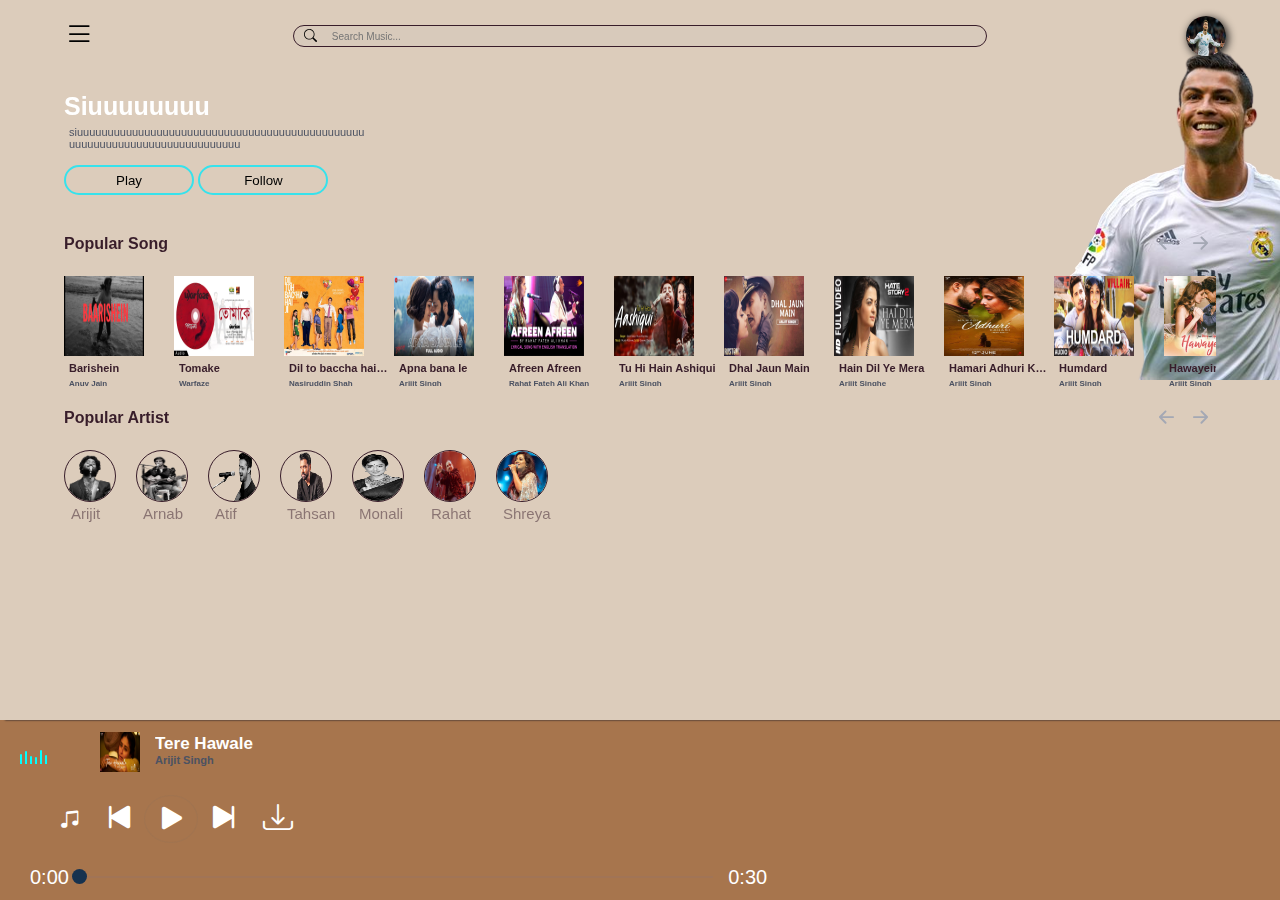
==== commit dd1f38f4: "test" ====
--- a/index.html
+++ b/index.html
@@ -14,7 +14,10 @@
 </head>
 <body>
     <header>
-        <div class="menu_side">
+        <div class="menu_side v-class">
+            <div class="cross " id="cross">
+                <i class="bi bi-x-circle"></i>
+            </div>
             <h1>Music Player</h1>
             <div class="playlist">
                 <h4 class="active"><span></span><i class="bi bi-file-music"></i> Top 5</h4>
@@ -56,10 +59,8 @@
         </div>
         <div class="song_side">
             <nav>
-                <div class="threedot" id="fetch">
-                    <div class="line"></div>
-                    <div class="line"></div>
-                    <div class="line"></div>
+                <div class="threedot" id="threedot">
+                    <i class="bi bi-list"></i>
                 </div>
                 <ul>
                     <li>Discover <span></span></li>
--- a/style.css
+++ b/style.css
@@ -420,16 +420,33 @@
     display: flex;
 }
 .threedot{
-    position: absolute;
-    cursor: pointer;
-    opacity: 0;
-}
-.line{
+    height: 60px;
     width: 20px;
-    background-color: black;
-    height: 3px;
-    margin: 4px 0px;    
-}
+    color: black;
+    position: relative;
+    top: 12px;
+    cursor: pointer;
+    display: none;
+}
+.threedot .bi{
+    font-size: 30px;
+    font-weight: 700;
+    left: 5px;
+}
+.cross{
+    height: 50px;
+    width: 10px;
+    color: black;
+    position: relative;
+    top: 12px;
+    left: 15px;
+    cursor: pointer;
+}
+.cross .bi{
+    font-size: 30px;
+    font-weight: 700;
+}
+
 header .song_side nav ul li{
     list-style: none;
     position: relative;
@@ -698,7 +715,7 @@
     margin-top: 15px;
     display: flex;
     /* border: 1px solid #fff; */
-    overflow: auto;
+    overflow: hidden;
     scroll-behavior: smooth;
 }
 header .song_side .popular_artist p{
@@ -708,6 +725,7 @@
     font-weight: 500;
     opacity: .5;
     overflow: hidden;
+    scroll-behavior: smooth;
     margin-left: 20px;
 }
 header .song_side .popular_artist .item::-webkit-scrollbar{
@@ -736,20 +754,23 @@
 
 @media only screen and (max-width: 1400px){
     .threedot{
-        opacity: 1;
+        display: block;
     }
     .menu_side{
-        display: none;
+        /* display: none; */
+        min-width: 100%;
+        max-height: 80%;
     }
     .song_side{
-        width: fit-content;
+        /* display: none; */
+        width: 100%;
         height: 80%;
     }
     header .song_side nav ul{
         display: none;
     }
     header .song_side nav .search{
-        left: 60px;
+        left: 10px;
         height: 20px;
         width: 60%;
     }
@@ -776,9 +797,13 @@
     header .song_side .content{
         height: 120px;
     }
+    header .song_side .popular_song .pop_song{
+        /* width: 90px; */
+        height: 110px;
+    }
     header .song_side .popular_song .pop_song li{
-        width: 100px;
-        height: 100px;
+        width: 90px;
+        height: 90px;
     }
     header .song_side .popular_song .pop_song li .img_play{
         height: 80px;
@@ -790,9 +815,16 @@
     header .song_side .popular_song .pop_song li h5 .subtitle{
         font-size: 8px;
     }
+    header .song_side .popular_artist{
+        margin-bottom: 10px;
+        height: 160px;
+    }
+    header .song_side .popular_artist .item{
+        height: 100px;
+    }
     header .song_side .popular_artist .item li{
-        min-height: 40px;
-        min-width: 40px;
+        height: 50px;
+        width: 50px;
     }
     header .song_side .popular_artist p{
         margin-left: 6px;
@@ -806,7 +838,7 @@
     }
     header .master_play .icon .shuffle{
         margin-right: 20px;
-        margin-left: 10px;
+        /* margin-left: 10px; */
     }
     header .master_play .icon #download{
         text-decoration: none;
@@ -823,7 +855,7 @@
         font-size: 20px;
     }
     header .master_play .bar{
-        width: 60%;
+        width: 50%;
         margin: 0px 15px 0px 20px;
     }
     header .master_play #current_end{
@@ -832,6 +864,9 @@
     header .master_play .wave .wave1{
         background-color: aqua;
     }
-}
-
-
+    .v-class{
+        display: none;
+    }
+}
+
+
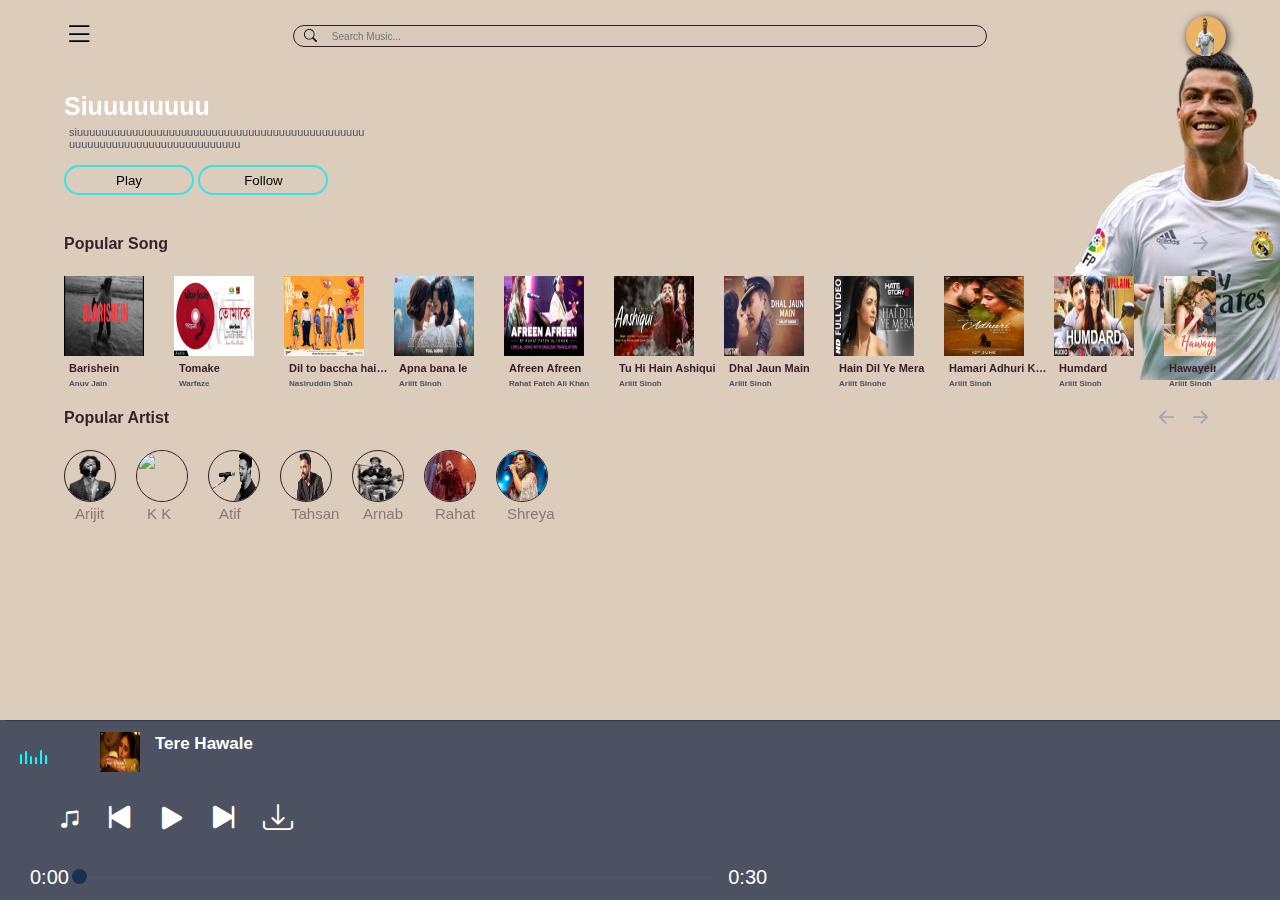
==== commit 8ba21a0f: "test" ====
--- a/index.html
+++ b/index.html
@@ -81,7 +81,7 @@
                     </div>
                 </div>
                 <div class="user">
-                    <img src="ronaldo.jpg" alt="">
+                    <img src="artist/ronaldo.png" alt="">
             </nav>
             <div class="content">
                 <h1>Siuuuuuuuu</h1>
@@ -287,20 +287,20 @@
                         <p>Arijit</p>
                     </li>
                     <li>
+                        <a href="kk.html"><img src="artist/kk.png" alt=""></a>
+                        <p> K K</p>
+                    </li>
+                    <li>
+                        <a href="atif.html"><img src="artist/atif.png" alt=""></a>
+                        <p>Atif</p>
+                    </li>
+                    <li>
+                        <a href="tahsan.html"><img src="artist/tahsan.png" alt=""></a>
+                        <p>Tahsan</p>
+                    </li>
+                    <li>
                         <img src="artist/arnab.png" alt="">
                         <p>Arnab</p>
-                    </li>
-                    <li>
-                        <a href="atif.html"><img src="artist/atif.png" alt=""></a>
-                        <p>Atif</p>
-                    </li>
-                    <li>
-                        <a href="tahsan.html"><img src="artist/tahsan.png" alt=""></a>
-                        <p>Tahsan</p>
-                    </li>
-                    <li>
-                        <img src="artist/monali.png" alt="">
-                        <p>Monali</p>
                     </li>
                     <li>
                         <img src="artist/rahat.jpg" alt="">
--- a/style.css
+++ b/style.css
@@ -37,7 +37,7 @@
     width: 100%;
     height: 10%;
     /* background-color: #111727; */
-    background-color: #A7754D;
+    background-color: #4c5262;
     box-shadow: 0px 3px 8px #090f1f;
     /* border: 1px solid #ffffff; */
 }
@@ -441,6 +441,7 @@
     top: 12px;
     left: 15px;
     cursor: pointer;
+    display: none;
 }
 .cross .bi{
     font-size: 30px;
@@ -559,6 +560,7 @@
     box-shadow: 2px 2px 8px #121213;
     margin-left: 40px;
     margin-top: 5px;
+    background-color: #EAB464;
 }
 header .song_side .content{
     width: 90%;
@@ -756,6 +758,9 @@
     .threedot{
         display: block;
     }
+    .cross{
+        display: block;
+    }
     .menu_side{
         /* display: none; */
         min-width: 100%;
@@ -826,8 +831,12 @@
         height: 50px;
         width: 50px;
     }
+    header .song_side .popular_artist .item li img{
+        height: 50px;
+        width: 50px;
+    }
     header .song_side .popular_artist p{
-        margin-left: 6px;
+        margin-left: 10px;
     }
     header .master_play{
         height: 20%;
@@ -867,6 +876,9 @@
     .v-class{
         display: none;
     }
-}
-
-
+    header .master_play{
+        background-color: #4c5262;
+    }
+}
+
+
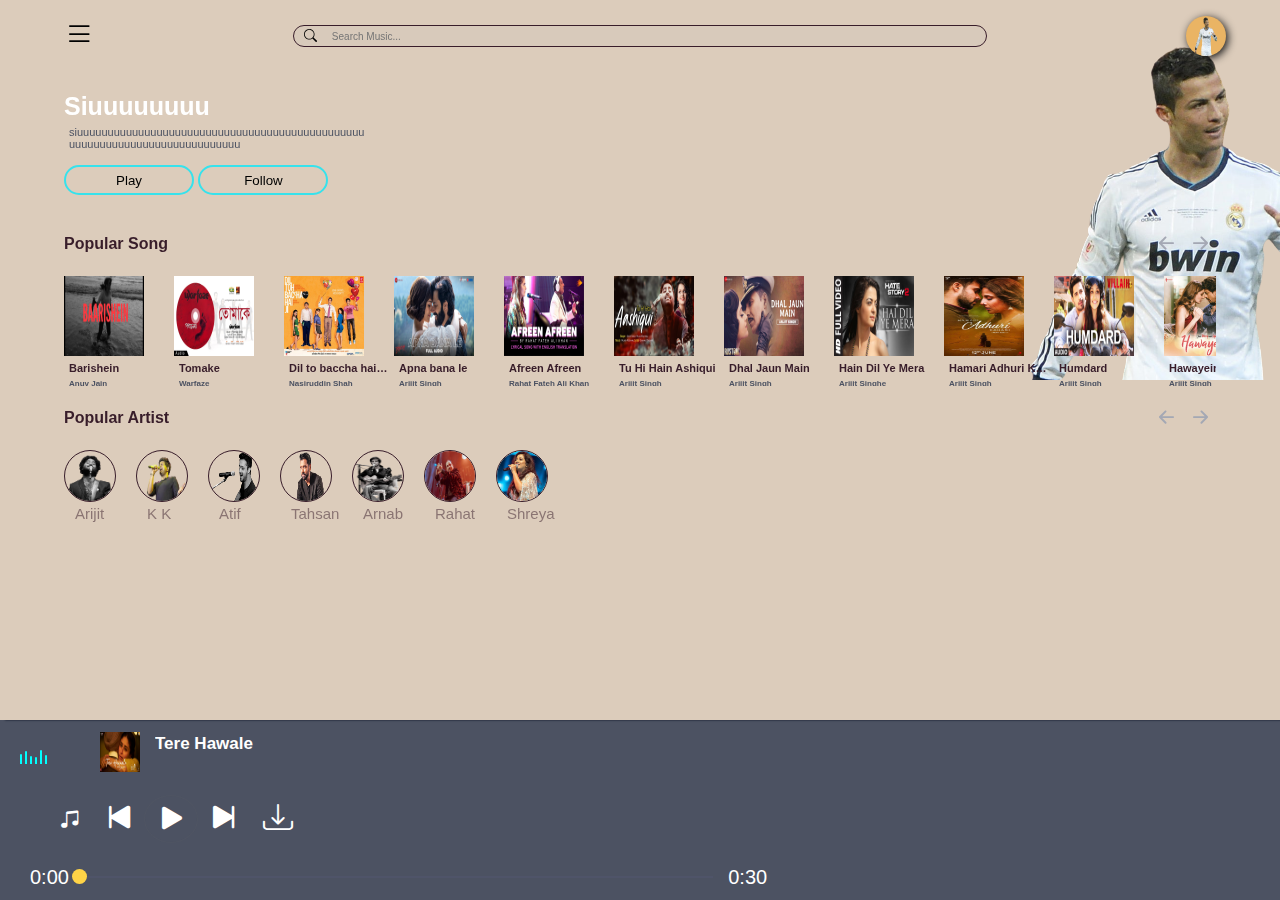
==== commit 2bfa1c94: "test" ====
--- a/index.html
+++ b/index.html
@@ -271,6 +271,519 @@
                             <div class="subtitle">Alan Walker</div>
                         </h5>
                     </li>
+                    <li class="songItem">
+                        <div class="img_play">
+                            <img src="on_my_way.jpg" alt="">
+                            <i class="bi playListPlay bi-play-fill" id="25"></i>
+                        </div>
+                        <h5>On My Way <br> 
+                            <div class="subtitle">Alan Walker</div>
+                        </h5>
+                    </li>
+                    <li class="songItem">
+                        <div class="img_play">
+                            <img src="on_my_way.jpg" alt="">
+                            <i class="bi playListPlay bi-play-fill" id="26"></i>
+                        </div>
+                        <h5>On My Way <br> 
+                            <div class="subtitle">Alan Walker</div>
+                        </h5>
+                    </li>
+                    <li class="songItem">
+                        <div class="img_play">
+                            <img src="on_my_way.jpg" alt="">
+                            <i class="bi playListPlay bi-play-fill" id="27"></i>
+                        </div>
+                        <h5>On My Way <br> 
+                            <div class="subtitle">Alan Walker</div>
+                        </h5>
+                    </li>
+                    <li class="songItem">
+                        <div class="img_play">
+                            <img src="on_my_way.jpg" alt="">
+                            <i class="bi playListPlay bi-play-fill" id="28"></i>
+                        </div>
+                        <h5>On My Way <br> 
+                            <div class="subtitle">Alan Walker</div>
+                        </h5>
+                    </li>
+                    <li class="songItem">
+                        <div class="img_play">
+                            <img src="on_my_way.jpg" alt="">
+                            <i class="bi playListPlay bi-play-fill" id="29"></i>
+                        </div>
+                        <h5>On My Way <br> 
+                            <div class="subtitle">Alan Walker</div>
+                        </h5>
+                    </li>
+                    <li class="songItem">
+                        <div class="img_play">
+                            <img src="on_my_way.jpg" alt="">
+                            <i class="bi playListPlay bi-play-fill" id="30"></i>
+                        </div>
+                        <h5>On My Way <br> 
+                            <div class="subtitle">Alan Walker</div>
+                        </h5>
+                    </li>
+                    <li class="songItem">
+                        <div class="img_play">
+                            <img src="on_my_way.jpg" alt="">
+                            <i class="bi playListPlay bi-play-fill" id="31"></i>
+                        </div>
+                        <h5>On My Way <br> 
+                            <div class="subtitle">Alan Walker</div>
+                        </h5>
+                    </li>
+                    <li class="songItem">
+                        <div class="img_play">
+                            <img src="on_my_way.jpg" alt="">
+                            <i class="bi playListPlay bi-play-fill" id="32"></i>
+                        </div>
+                        <h5>On My Way <br> 
+                            <div class="subtitle">Alan Walker</div>
+                        </h5>
+                    </li>
+                    <li class="songItem">
+                        <div class="img_play">
+                            <img src="on_my_way.jpg" alt="">
+                            <i class="bi playListPlay bi-play-fill" id="33"></i>
+                        </div>
+                        <h5>On My Way <br> 
+                            <div class="subtitle">Alan Walker</div>
+                        </h5>
+                    </li>
+                    <li class="songItem">
+                        <div class="img_play">
+                            <img src="on_my_way.jpg" alt="">
+                            <i class="bi playListPlay bi-play-fill" id="34"></i>
+                        </div>
+                        <h5>On My Way <br> 
+                            <div class="subtitle">Alan Walker</div>
+                        </h5>
+                    </li>
+                    <li class="songItem">
+                        <div class="img_play">
+                            <img src="on_my_way.jpg" alt="">
+                            <i class="bi playListPlay bi-play-fill" id="35"></i>
+                        </div>
+                        <h5>On My Way <br> 
+                            <div class="subtitle">Alan Walker</div>
+                        </h5>
+                    </li>
+                    <li class="songItem">
+                        <div class="img_play">
+                            <img src="on_my_way.jpg" alt="">
+                            <i class="bi playListPlay bi-play-fill" id="36"></i>
+                        </div>
+                        <h5>On My Way <br> 
+                            <div class="subtitle">Alan Walker</div>
+                        </h5>
+                    </li>
+                    <li class="songItem">
+                        <div class="img_play">
+                            <img src="on_my_way.jpg" alt="">
+                            <i class="bi playListPlay bi-play-fill" id="37"></i>
+                        </div>
+                        <h5>On My Way <br> 
+                            <div class="subtitle">Alan Walker</div>
+                        </h5>
+                    </li>
+                    <li class="songItem">
+                        <div class="img_play">
+                            <img src="on_my_way.jpg" alt="">
+                            <i class="bi playListPlay bi-play-fill" id="38"></i>
+                        </div>
+                        <h5>On My Way <br> 
+                            <div class="subtitle">Alan Walker</div>
+                        </h5>
+                    </li>
+                    <li class="songItem">
+                        <div class="img_play">
+                            <img src="on_my_way.jpg" alt="">
+                            <i class="bi playListPlay bi-play-fill" id="39"></i>
+                        </div>
+                        <h5>On My Way <br> 
+                            <div class="subtitle">Alan Walker</div>
+                        </h5>
+                    </li>
+                    <li class="songItem">
+                        <div class="img_play">
+                            <img src="on_my_way.jpg" alt="">
+                            <i class="bi playListPlay bi-play-fill" id="40"></i>
+                        </div>
+                        <h5>On My Way <br> 
+                            <div class="subtitle">Alan Walker</div>
+                        </h5>
+                    </li>
+                    <li class="songItem">
+                        <div class="img_play">
+                            <img src="on_my_way.jpg" alt="">
+                            <i class="bi playListPlay bi-play-fill" id="41"></i>
+                        </div>
+                        <h5>On My Way <br> 
+                            <div class="subtitle">Alan Walker</div>
+                        </h5>
+                    </li>
+                    <li class="songItem">
+                        <div class="img_play">
+                            <img src="on_my_way.jpg" alt="">
+                            <i class="bi playListPlay bi-play-fill" id="42"></i>
+                        </div>
+                        <h5>On My Way <br> 
+                            <div class="subtitle">Alan Walker</div>
+                        </h5>
+                    </li>
+                    <li class="songItem">
+                        <div class="img_play">
+                            <img src="on_my_way.jpg" alt="">
+                            <i class="bi playListPlay bi-play-fill" id="43"></i>
+                        </div>
+                        <h5>On My Way <br> 
+                            <div class="subtitle">Alan Walker</div>
+                        </h5>
+                    </li>
+                    <li class="songItem">
+                        <div class="img_play">
+                            <img src="on_my_way.jpg" alt="">
+                            <i class="bi playListPlay bi-play-fill" id="44"></i>
+                        </div>
+                        <h5>On My Way <br> 
+                            <div class="subtitle">Alan Walker</div>
+                        </h5>
+                    </li>
+                    <li class="songItem">
+                        <div class="img_play">
+                            <img src="on_my_way.jpg" alt="">
+                            <i class="bi playListPlay bi-play-fill" id="45"></i>
+                        </div>
+                        <h5>On My Way <br> 
+                            <div class="subtitle">Alan Walker</div>
+                        </h5>
+                    </li>
+                    <li class="songItem">
+                        <div class="img_play">
+                            <img src="on_my_way.jpg" alt="">
+                            <i class="bi playListPlay bi-play-fill" id="46"></i>
+                        </div>
+                        <h5>On My Way <br> 
+                            <div class="subtitle">Alan Walker</div>
+                        </h5>
+                    </li>
+                    <li class="songItem">
+                        <div class="img_play">
+                            <img src="on_my_way.jpg" alt="">
+                            <i class="bi playListPlay bi-play-fill" id="47"></i>
+                        </div>
+                        <h5>On My Way <br> 
+                            <div class="subtitle">Alan Walker</div>
+                        </h5>
+                    </li>
+                    <li class="songItem">
+                        <div class="img_play">
+                            <img src="on_my_way.jpg" alt="">
+                            <i class="bi playListPlay bi-play-fill" id="48"></i>
+                        </div>
+                        <h5>On My Way <br> 
+                            <div class="subtitle">Alan Walker</div>
+                        </h5>
+                    </li>
+                    <li class="songItem">
+                        <div class="img_play">
+                            <img src="on_my_way.jpg" alt="">
+                            <i class="bi playListPlay bi-play-fill" id="49"></i>
+                        </div>
+                        <h5>On My Way <br> 
+                            <div class="subtitle">Alan Walker</div>
+                        </h5>
+                    </li>
+                    <li class="songItem">
+                        <div class="img_play">
+                            <img src="on_my_way.jpg" alt="">
+                            <i class="bi playListPlay bi-play-fill" id="50"></i>
+                        </div>
+                        <h5>On My Way <br> 
+                            <div class="subtitle">Alan Walker</div>
+                        </h5>
+                    </li>
+                    <li class="songItem">
+                        <div class="img_play">
+                            <img src="on_my_way.jpg" alt="">
+                            <i class="bi playListPlay bi-play-fill" id="51"></i>
+                        </div>
+                        <h5>On My Way <br> 
+                            <div class="subtitle">Alan Walker</div>
+                        </h5>
+                    </li>
+                    <li class="songItem">
+                        <div class="img_play">
+                            <img src="on_my_way.jpg" alt="">
+                            <i class="bi playListPlay bi-play-fill" id="52"></i>
+                        </div>
+                        <h5>On My Way <br> 
+                            <div class="subtitle">Alan Walker</div>
+                        </h5>
+                    </li>
+                    <li class="songItem">
+                        <div class="img_play">
+                            <img src="on_my_way.jpg" alt="">
+                            <i class="bi playListPlay bi-play-fill" id="53"></i>
+                        </div>
+                        <h5>On My Way <br> 
+                            <div class="subtitle">Alan Walker</div>
+                        </h5>
+                    </li>
+                    <li class="songItem">
+                        <div class="img_play">
+                            <img src="on_my_way.jpg" alt="">
+                            <i class="bi playListPlay bi-play-fill" id="54"></i>
+                        </div>
+                        <h5>On My Way <br> 
+                            <div class="subtitle">Alan Walker</div>
+                        </h5>
+                    </li>
+                    <li class="songItem">
+                        <div class="img_play">
+                            <img src="on_my_way.jpg" alt="">
+                            <i class="bi playListPlay bi-play-fill" id="55"></i>
+                        </div>
+                        <h5>On My Way <br> 
+                            <div class="subtitle">Alan Walker</div>
+                        </h5>
+                    </li>
+                    <li class="songItem">
+                        <div class="img_play">
+                            <img src="on_my_way.jpg" alt="">
+                            <i class="bi playListPlay bi-play-fill" id="56"></i>
+                        </div>
+                        <h5>On My Way <br> 
+                            <div class="subtitle">Alan Walker</div>
+                        </h5>
+                    </li>
+                    <li class="songItem">
+                        <div class="img_play">
+                            <img src="on_my_way.jpg" alt="">
+                            <i class="bi playListPlay bi-play-fill" id="57"></i>
+                        </div>
+                        <h5>On My Way <br> 
+                            <div class="subtitle">Alan Walker</div>
+                        </h5>
+                    </li>
+                    <li class="songItem">
+                        <div class="img_play">
+                            <img src="on_my_way.jpg" alt="">
+                            <i class="bi playListPlay bi-play-fill" id="58"></i>
+                        </div>
+                        <h5>On My Way <br> 
+                            <div class="subtitle">Alan Walker</div>
+                        </h5>
+                    </li>
+                    <li class="songItem">
+                        <div class="img_play">
+                            <img src="on_my_way.jpg" alt="">
+                            <i class="bi playListPlay bi-play-fill" id="59"></i>
+                        </div>
+                        <h5>On My Way <br> 
+                            <div class="subtitle">Alan Walker</div>
+                        </h5>
+                    </li>
+                    <li class="songItem">
+                        <div class="img_play">
+                            <img src="on_my_way.jpg" alt="">
+                            <i class="bi playListPlay bi-play-fill" id="60"></i>
+                        </div>
+                        <h5>On My Way <br> 
+                            <div class="subtitle">Alan Walker</div>
+                        </h5>
+                    </li>
+                    <li class="songItem">
+                        <div class="img_play">
+                            <img src="on_my_way.jpg" alt="">
+                            <i class="bi playListPlay bi-play-fill" id="61"></i>
+                        </div>
+                        <h5>On My Way <br> 
+                            <div class="subtitle">Alan Walker</div>
+                        </h5>
+                    </li>
+                    <li class="songItem">
+                        <div class="img_play">
+                            <img src="on_my_way.jpg" alt="">
+                            <i class="bi playListPlay bi-play-fill" id="62"></i>
+                        </div>
+                        <h5>On My Way <br> 
+                            <div class="subtitle">Alan Walker</div>
+                        </h5>
+                    </li>
+                    <li class="songItem">
+                        <div class="img_play">
+                            <img src="on_my_way.jpg" alt="">
+                            <i class="bi playListPlay bi-play-fill" id="63"></i>
+                        </div>
+                        <h5>On My Way <br> 
+                            <div class="subtitle">Alan Walker</div>
+                        </h5>
+                    </li>
+                    <li class="songItem">
+                        <div class="img_play">
+                            <img src="on_my_way.jpg" alt="">
+                            <i class="bi playListPlay bi-play-fill" id="64"></i>
+                        </div>
+                        <h5>On My Way <br> 
+                            <div class="subtitle">Alan Walker</div>
+                        </h5>
+                    </li>
+                    <li class="songItem">
+                        <div class="img_play">
+                            <img src="on_my_way.jpg" alt="">
+                            <i class="bi playListPlay bi-play-fill" id="65"></i>
+                        </div>
+                        <h5>On My Way <br> 
+                            <div class="subtitle">Alan Walker</div>
+                        </h5>
+                    </li>
+                    <li class="songItem">
+                        <div class="img_play">
+                            <img src="on_my_way.jpg" alt="">
+                            <i class="bi playListPlay bi-play-fill" id="66"></i>
+                        </div>
+                        <h5>On My Way <br> 
+                            <div class="subtitle">Alan Walker</div>
+                        </h5>
+                    </li>
+                    <li class="songItem">
+                        <div class="img_play">
+                            <img src="on_my_way.jpg" alt="">
+                            <i class="bi playListPlay bi-play-fill" id="67"></i>
+                        </div>
+                        <h5>On My Way <br> 
+                            <div class="subtitle">Alan Walker</div>
+                        </h5>
+                    </li>
+                    <li class="songItem">
+                        <div class="img_play">
+                            <img src="on_my_way.jpg" alt="">
+                            <i class="bi playListPlay bi-play-fill" id="68"></i>
+                        </div>
+                        <h5>On My Way <br> 
+                            <div class="subtitle">Alan Walker</div>
+                        </h5>
+                    </li>
+                    <li class="songItem">
+                        <div class="img_play">
+                            <img src="on_my_way.jpg" alt="">
+                            <i class="bi playListPlay bi-play-fill" id="69"></i>
+                        </div>
+                        <h5>On My Way <br> 
+                            <div class="subtitle">Alan Walker</div>
+                        </h5>
+                    </li>
+                    <li class="songItem">
+                        <div class="img_play">
+                            <img src="on_my_way.jpg" alt="">
+                            <i class="bi playListPlay bi-play-fill" id="70"></i>
+                        </div>
+                        <h5>On My Way <br> 
+                            <div class="subtitle">Alan Walker</div>
+                        </h5>
+                    </li>
+                    <li class="songItem">
+                        <div class="img_play">
+                            <img src="on_my_way.jpg" alt="">
+                            <i class="bi playListPlay bi-play-fill" id="71"></i>
+                        </div>
+                        <h5>On My Way <br> 
+                            <div class="subtitle">Alan Walker</div>
+                        </h5>
+                    </li>
+                    <li class="songItem">
+                        <div class="img_play">
+                            <img src="on_my_way.jpg" alt="">
+                            <i class="bi playListPlay bi-play-fill" id="72"></i>
+                        </div>
+                        <h5>On My Way <br> 
+                            <div class="subtitle">Alan Walker</div>
+                        </h5>
+                    </li>
+                    <li class="songItem">
+                        <div class="img_play">
+                            <img src="on_my_way.jpg" alt="">
+                            <i class="bi playListPlay bi-play-fill" id="73"></i>
+                        </div>
+                        <h5>On My Way <br> 
+                            <div class="subtitle">Alan Walker</div>
+                        </h5>
+                    </li>
+                    <li class="songItem">
+                        <div class="img_play">
+                            <img src="on_my_way.jpg" alt="">
+                            <i class="bi playListPlay bi-play-fill" id="74"></i>
+                        </div>
+                        <h5>On My Way <br> 
+                            <div class="subtitle">Alan Walker</div>
+                        </h5>
+                    </li>
+                    <li class="songItem">
+                        <div class="img_play">
+                            <img src="on_my_way.jpg" alt="">
+                            <i class="bi playListPlay bi-play-fill" id="75"></i>
+                        </div>
+                        <h5>On My Way <br> 
+                            <div class="subtitle">Alan Walker</div>
+                        </h5>
+                    </li>
+                    <li class="songItem">
+                        <div class="img_play">
+                            <img src="on_my_way.jpg" alt="">
+                            <i class="bi playListPlay bi-play-fill" id="76"></i>
+                        </div>
+                        <h5>On My Way <br> 
+                            <div class="subtitle">Alan Walker</div>
+                        </h5>
+                    </li>
+                    <li class="songItem">
+                        <div class="img_play">
+                            <img src="on_my_way.jpg" alt="">
+                            <i class="bi playListPlay bi-play-fill" id="77"></i>
+                        </div>
+                        <h5>On My Way <br> 
+                            <div class="subtitle">Alan Walker</div>
+                        </h5>
+                    </li>
+                    <li class="songItem">
+                        <div class="img_play">
+                            <img src="on_my_way.jpg" alt="">
+                            <i class="bi playListPlay bi-play-fill" id="78"></i>
+                        </div>
+                        <h5>On My Way <br> 
+                            <div class="subtitle">Alan Walker</div>
+                        </h5>
+                    </li>
+                    <li class="songItem">
+                        <div class="img_play">
+                            <img src="on_my_way.jpg" alt="">
+                            <i class="bi playListPlay bi-play-fill" id="79"></i>
+                        </div>
+                        <h5>On My Way <br> 
+                            <div class="subtitle">Alan Walker</div>
+                        </h5>
+                    </li>
+                    <li class="songItem">
+                        <div class="img_play">
+                            <img src="on_my_way.jpg" alt="">
+                            <i class="bi playListPlay bi-play-fill" id="80"></i>
+                        </div>
+                        <h5>On My Way <br> 
+                            <div class="subtitle">Alan Walker</div>
+                        </h5>
+                    </li>
+                    <li class="songItem">
+                        <div class="img_play">
+                            <img src="on_my_way.jpg" alt="">
+                            <i class="bi playListPlay bi-play-fill" id="81"></i>
+                        </div>
+                        <h5>On My Way <br> 
+                            <div class="subtitle">Alan Walker</div>
+                        </h5>
+                    </li>
                 </div>
             </div>
             <div class="popular_artist">
--- a/style.css
+++ b/style.css
@@ -302,7 +302,7 @@
 }
 header .master_play .bar .bar2{
     position: absolute;
-    background: #16324F;
+    background: #FFD447;
     width: 0%;
     height: 100%;
     top: 0;
@@ -313,7 +313,7 @@
     position: absolute;
     width: 15px;
     height: 15px;
-    background: #16324F;
+    background: #FFD447;
     border-radius: 50%;
     left: -10px;
     top: -7px;
